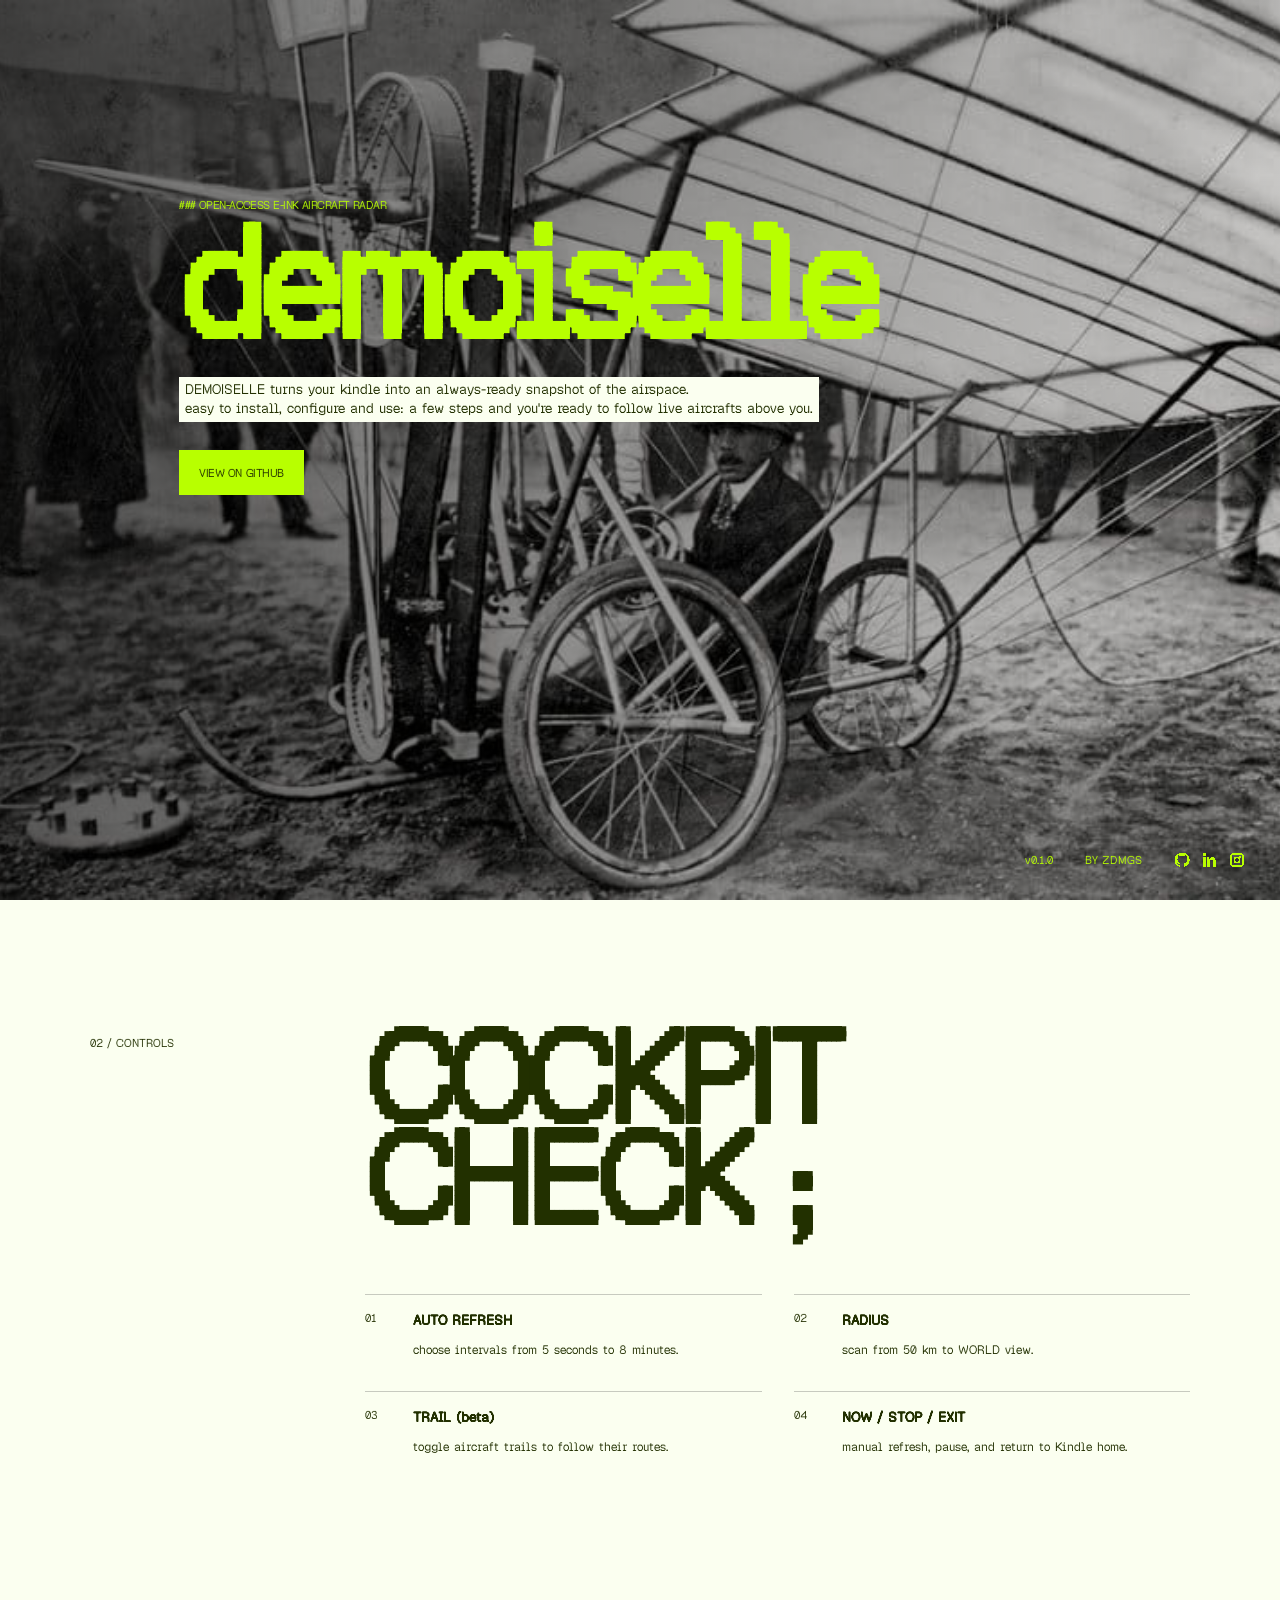
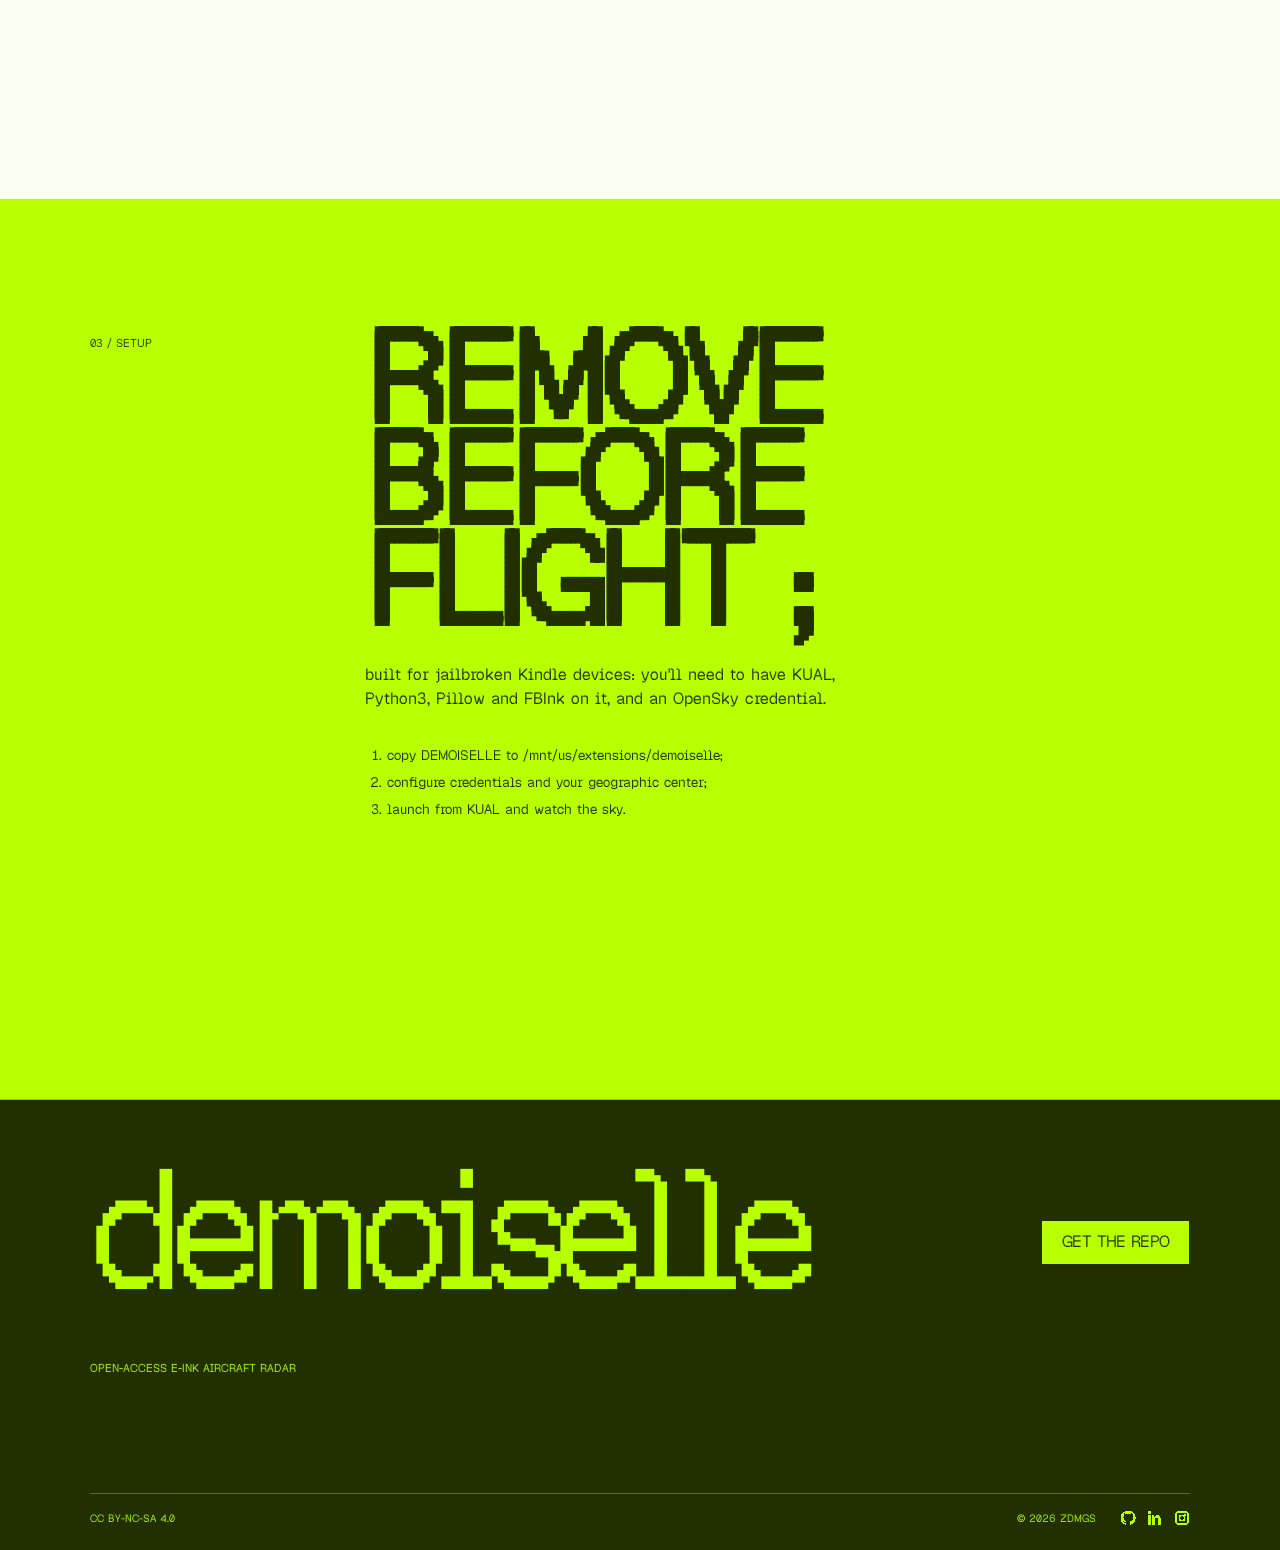
==== demoiselle/index.html @ 84a99165 "add DEMOISELLE subdirectory page Add the DEMOISELLE landing page under the /demoiselle/ subdirectory" ====
<!DOCTYPE html>
<!-- DEMOISELLE landingPage v0.1 -->
<html lang="en">
<head>
  <meta charset="UTF-8">
  <meta name="viewport" content="width=device-width, initial-scale=1.0">
  <meta name="description" content="DEMOISELLE — a monochrome aircraft radar for Kindle.">
  <title>DEMOISELLE – Aircraft Radar for Kindle</title>
  <link rel="stylesheet" href="style.css">
</head>
<body>

  <main id="top">
    <section class="hero panel-image" aria-labelledby="hero-title">
      <div class="hero-content">
        <p class="eyebrow">### OPEN-ACCESS E-INK AIRCRAFT RADAR</p>
        <h1 id="hero-title">demoiselle</h1>
        <p class="hero-note">DEMOISELLE turns your kindle into an always-ready snapshot of the airspace.<br>easy to install, configure and use: a few steps and you're ready to follow live aircrafts above you.</p>
        <a class="button button-primary" href="https://github.com/zdmgs/demoiselle" target="_blank" rel="noopener">VIEW ON GITHUB</a>
      </div>
      <div class="hero-meta" aria-label="Social links and project information">
        <span>v0.1.0</span>
        <span>BY ZDMGS</span>
        <div class="social-links" aria-label="Social links">
          <a href="https://github.com/zdmgs" target="_blank" rel="noopener" aria-label="GitHub">
            <svg viewBox="0 0 24 24" aria-hidden="true">
              <path d="M12 2.5A9.5 9.5 0 0 0 9 21.1c.5.1.7-.2.7-.5v-1.8c-2.8.6-3.4-1.2-3.4-1.2-.5-1.2-1.1-1.5-1.1-1.5-.9-.6.1-.6.1-.6 1 0 1.5 1 1.5 1 .9 1.5 2.4 1.1 3 .8.1-.7.4-1.1.7-1.3-2.2-.3-4.5-1.1-4.5-4.8 0-1.1.4-2 1-2.7-.1-.3-.4-1.3.1-2.7 0 0 .8-.3 2.8 1a9.6 9.6 0 0 1 5.1 0c2-1.3 2.8-1 2.8-1 .5 1.4.2 2.4.1 2.7.6.7 1 1.6 1 2.7 0 3.7-2.3 4.5-4.5 4.8.4.3.7.9.7 1.8v2.6c0 .3.2.6.7.5A9.5 9.5 0 0 0 12 2.5Z"/>
            </svg>
          </a>
          <a href="https://www.linkedin.com/in/luizdominguesn/" target="_blank" rel="noopener" aria-label="LinkedIn">
            <svg viewBox="0 0 24 24" aria-hidden="true">
              <path d="M6.5 8.5H3.2V21h3.3V8.5ZM4.85 3A2 2 0 1 0 4.85 7a2 2 0 0 0 0-4ZM8.5 8.5V21h3.3v-6.2c0-1.64.31-3.23 2.34-3.23 2 0 2.03 1.88 2.03 3.35V21h3.3v-6.8c0-3.34-.72-5.9-4.63-5.9-1.88 0-3.14 1.03-3.66 2h-.05V8.5H8.5Z"/>
            </svg>
          </a>
          <a href="https://www.instagram.com/zdomingues" target="_blank" rel="noopener" aria-label="Instagram">
            <svg viewBox="0 0 24 24" aria-hidden="true">
              <path d="M7.2 3h9.6A4.2 4.2 0 0 1 21 7.2v9.6a4.2 4.2 0 0 1-4.2 4.2H7.2A4.2 4.2 0 0 1 3 16.8V7.2A4.2 4.2 0 0 1 7.2 3Zm0 2A2.2 2.2 0 0 0 5 7.2v9.6A2.2 2.2 0 0 0 7.2 19h9.6a2.2 2.2 0 0 0 2.2-2.2V7.2A2.2 2.2 0 0 0 16.8 5H7.2Zm9.05 1.5a1.25 1.25 0 1 1 0 2.5 1.25 1.25 0 0 1 0-2.5ZM12 7.5A4.5 4.5 0 1 1 12 16.5 4.5 4.5 0 0 1 12 7.5Zm0 2A2.5 2.5 0 1 0 12 14.5 2.5 2.5 0 0 0 12 9.5Z"/>
            </svg>
          </a>
        </div>
      </div>
    </section>

    <section id="controls" class="details section-grid">
      <div class="section-label">02 / CONTROLS</div>
      <div class="details-content">
        <h2>COCKPIT<br>CHECK ;</h2>
        <div class="controls-list">
          <div><span>01</span><strong>AUTO REFRESH</strong><p>choose intervals from 5 seconds to 8 minutes.</p></div>
          <div><span>02</span><strong>RADIUS</strong><p>scan from 50 km to WORLD view.</p></div>
          <div><span>03</span><strong>TRAIL (beta)</strong><p>toggle aircraft trails to follow their routes.</p></div>
          <div><span>04</span><strong>NOW / STOP / EXIT</strong><p>manual refresh, pause, and return to Kindle home.</p></div>
        </div>
      </div>
    </section>

    <section id="setup" class="setup section-grid">
      <div class="section-label">03 / SETUP</div>
      <div class="setup-content">
        <h2>REMOVE<br>BEFORE<br>FLIGHT ;</h2>
        <p>built for jailbroken Kindle devices: you'll need to have KUAL, Python3, Pillow and FBInk on it, and an OpenSky credential.</p>
        <ol class="setup-steps">
          <li>copy DEMOISELLE to /mnt/us/extensions/demoiselle;</li>
          <li>configure credentials and your geographic center;</li>
          <li>launch from KUAL and watch the sky.</li>
        </ol>
      </div>
    </section>
  </main>

  <footer id="github" class="site-footer">
    <div class="footer-brand">
      demoiselle
      <a class="button button-outline" href="https://github.com/zdmgs/demoiselle" target="_blank" rel="noopener">GET THE REPO</a>
    </div>
    <p>OPEN-ACCESS E-INK AIRCRAFT RADAR</p>
    <div class="footer-bottom">
      <span>CC BY-NC-SA 4.0</span>
      <span class="footer-credit">
        © 2026 ZDMGS
        <span class="social-links" aria-label="Social links">
          <a href="https://github.com/zdmgs" target="_blank" rel="noopener" aria-label="GitHub">
            <svg viewBox="0 0 24 24" aria-hidden="true">
              <path d="M12 2.5A9.5 9.5 0 0 0 9 21.1c.5.1.7-.2.7-.5v-1.8c-2.8.6-3.4-1.2-3.4-1.2-.5-1.2-1.1-1.5-1.1-1.5-.9-.6.1-.6.1-.6 1 0 1.5 1 1.5 1 .9 1.5 2.4 1.1 3 .8.1-.7.4-1.1.7-1.3-2.2-.3-4.5-1.1-4.5-4.8 0-1.1.4-2 1-2.7-.1-.3-.4-1.3.1-2.7 0 0 .8-.3 2.8 1a9.6 9.6 0 0 1 5.1 0c2-1.3 2.8-1 2.8-1 .5 1.4.2 2.4.1 2.7.6.7 1 1.6 1 2.7 0 3.7-2.3 4.5-4.5 4.8.4.3.7.9.7 1.8v2.6c0 .3.2.6.7.5A9.5 9.5 0 0 0 12 2.5Z"/>
            </svg>
          </a>
          <a href="https://www.linkedin.com/in/luizdominguesn/" target="_blank" rel="noopener" aria-label="LinkedIn">
            <svg viewBox="0 0 24 24" aria-hidden="true">
              <path d="M6.5 8.5H3.2V21h3.3V8.5ZM4.85 3A2 2 0 1 0 4.85 7a2 2 0 0 0 0-4ZM8.5 8.5V21h3.3v-6.2c0-1.64.31-3.23 2.34-3.23 2 0 2.03 1.88 2.03 3.35V21h3.3v-6.8c0-3.34-.72-5.9-4.63-5.9-1.88 0-3.14 1.03-3.66 2h-.05V8.5H8.5Z"/>
            </svg>
          </a>
          <a href="https://www.instagram.com/zdomingues" target="_blank" rel="noopener" aria-label="Instagram">
            <svg viewBox="0 0 24 24" aria-hidden="true">
              <path d="M7.2 3h9.6A4.2 4.2 0 0 1 21 7.2v9.6a4.2 4.2 0 0 1-4.2 4.2H7.2A4.2 4.2 0 0 1 3 16.8V7.2A4.2 4.2 0 0 1 7.2 3Zm0 2A2.2 2.2 0 0 0 5 7.2v9.6A2.2 2.2 0 0 0 7.2 19h9.6a2.2 2.2 0 0 0 2.2-2.2V7.2A2.2 2.2 0 0 0 16.8 5H7.2Zm9.05 1.5a1.25 1.25 0 1 1 0 2.5 1.25 1.25 0 0 1 0-2.5ZM12 7.5A4.5 4.5 0 1 1 12 16.5 4.5 4.5 0 0 1 12 7.5Zm0 2A2.5 2.5 0 1 0 12 14.5 2.5 2.5 0 0 0 12 9.5Z"/>
            </svg>
          </a>
        </span>
      </span>
    </div>
  </footer>

  <script src="script.js"></script>
</body>
</html>
---- demoiselle/style.css ----
/* DEMOISELLE landingPage v0.1 */
@font-face {
    font-family: 'GeistPixel';
    src: url('assets/GeistPixel.woff2') format('woff2');
    font-weight: 400;
    font-style: normal;
    font-display: swap;
}

:root {
    --acid: #b8ff00;
    --dark: #223000;
    --light: #FBFFF0;
    --line: rgba(16, 16, 16, 0.22);
    --font-display: 'GeistPixel', Impact, Haettenschweiler, "Arial Narrow Bold", sans-serif;
    --font-mono: 'GeistPixel', "Courier New", Courier, monospace;
}

html {
    scroll-behavior: smooth;
    scroll-snap-type: none;
    overscroll-behavior-y: none;
    scrollbar-width: none;
}

html::-webkit-scrollbar,
body::-webkit-scrollbar {
    display: none;
}

* {
    box-sizing: border-box;
}

body {
    min-height: 100vh;
    margin: 0;
    overflow-x: hidden;
    overflow-y: auto;
    color: var(--dark);
    background: var(--light);
    font-family: var(--font-mono);
    overscroll-behavior-y: none;
    -ms-overflow-style: none;
    scrollbar-width: none;
}

a {
    color: inherit;
    text-decoration: none;
}

.panel-image,
.section-grid,
.setup {
    min-height: 100svh;
    height: 100svh;
    max-height: none;
}

.panel-image {
    position: relative;
    overflow: hidden;
    color: var(--acid);
    background-color: var(--dark);
    background-image:
        linear-gradient(90deg, rgba(0, 0, 0, 0.58), rgba(0, 0, 0, 0.1)),
        url("assets/panel.jpg");
    background-position: center;
    background-size: cover;
}

.hero-content {
    position: absolute;
    z-index: 1;
    top: 22%;
    left: 14%;
    max-width: 780px;
}

.eyebrow {
    margin: 0 0 0.75rem;
    font-size: 0.7rem;
    letter-spacing: -0.05em;
}

h1,
h2 {
    margin: 0;
    font-family: var(--font-display);
    font-weight: 900;
    line-height: 0.79;
    letter-spacing: -0.06em;
}

h1 {
    display: inline-block;
    width: auto;
    max-width: none;
    overflow: visible;
    font-size: min(12vw, 14rem);
    white-space: nowrap;
}

h2 {
    font-size: clamp(4rem, 10vw, 9rem);
}

.hero-note {
    max-width: 640px;
    margin: 2rem 0 1.8rem;
    padding: 0.15rem 0.35rem;
    color: var(--dark);
    background: var(--light);
    font-size: 0.85rem;
    line-height: 1.45;
}

.button {
    display: inline-block;
    padding: 0.95rem 1.25rem;
    font-size: 0.7rem;
    letter-spacing: -0.04em;
    transition: 0.2s ease;
}

.button-primary {
    color: var(--dark);
    background: var(--acid);
}

.button-outline {
    border: 1px solid var(--dark);
}

.button:hover {
    transform: translateY(-3px);
    box-shadow: 5px 5px 0 var(--dark);
}

.hero-meta {
    position: absolute;
    right: 2.2rem;
    bottom: 2rem;
    display: flex;
    align-items: center;
    gap: 2rem;
    font-size: 0.7rem;
    white-space: nowrap;
}

.social-links {
    display: inline-flex;
    flex: 0 0 auto;
    align-items: center;
    gap: 0.7rem;
    color: var(--acid);
    white-space: nowrap;
}

.social-links a {
    display: inline-flex;
    flex: 0 0 auto;
    align-items: center;
    justify-content: center;
    width: 1rem;
    height: 1rem;
    color: inherit;
    image-rendering: pixelated;
    transition: 0.2s ease;
}

.social-links svg {
    display: block;
    width: 100%;
    height: 100%;
    fill: currentColor;
    shape-rendering: crispEdges;
    image-rendering: pixelated;
    transform: scale(1.15);
    transform-origin: center;
}

.social-links a:hover {
    transform: translateY(-2px);
    filter: brightness(1.35);
}

.footer-credit {
    display: inline-flex;
    align-items: center;
    gap: 1.5rem;
    white-space: nowrap;
}

.section-grid {
    display: grid;
    grid-template-columns: 25% 75%;
    padding: 8rem 7vw;
    border-bottom: 1px solid var(--line);
}

.section-label {
    padding-top: 0.5rem;
    font-size: 0.7rem;
}

.details-content,
.setup-content {
    max-width: 950px;
}

.controls-list {
    display: grid;
    grid-template-columns: repeat(2, 1fr);
    gap: 2rem;
    margin-top: 4rem;
}

.controls-list div {
    display: grid;
    grid-template-columns: 2rem 1fr;
    column-gap: 1rem;
    padding-top: 1rem;
    border-top: 1px solid var(--line);
}

.controls-list span {
    grid-row: span 2;
    font-size: 0.7rem;
}

.controls-list strong {
    font-size: 0.85rem;
}

.controls-list p {
    margin: 0.8rem 0 0;
    font-size: 0.75rem;
    line-height: 1.4;
}

.setup {
    background: var(--acid);
}

.setup-content > p {
    max-width: 510px;
    margin: 2rem 0 0;
    font-size: 1rem;
    line-height: 1.45;
}

.setup-steps {
    max-width: 580px;
    margin: 2rem 0;
    padding-left: 1.4rem;
    font-size: 0.85rem;
    line-height: 2;
}

.site-footer {
    display: flex;
    flex-direction: column;
    gap: 2rem;
    min-height: 50svh;
    padding: 4rem 7vw 1.5rem;
    color: var(--acid);
    background: var(--dark);
}

.footer-brand {
    display: flex;
    align-items: center;
    justify-content: space-between;
    width: 100%;
    font-family: var(--font-display);
    font-size: clamp(4rem, 13vw, 12rem);
    line-height: 0.8;
    letter-spacing: -0.08em;
}

.footer-brand .button-outline {
    display: inline-block;
    padding: 0.95rem 1.25rem;
    color: var(--dark);
    background: var(--acid);
    border-color: var(--dark);
    font-family: var(--font-mono);
    font-size: 1rem;
    letter-spacing: -0.04em;
}

.site-footer p {
    margin: 2rem 0 5rem;
    font-size: 0.7rem;
}

.footer-bottom {
    display: flex;
    align-items: center;
    justify-content: space-between;
    gap: 1rem;
    width: 100%;
    margin-top: auto;
    padding-top: 1rem;
    border-top: 1px solid rgba(184, 255, 0, 0.35);
    font-size: 0.65rem;
    white-space: nowrap;
}

.footer-bottom > span,
.footer-credit {
    white-space: nowrap;
}

.site-footer .button-outline {
    align-self: flex-end;
    margin: 2rem 0;
}

@supports (height: 100dvh) {
    .panel-image,
    .section-grid,
    .setup {
        min-height: 100dvh;
        height: 100dvh;
    }

    .site-footer {
        min-height: 50dvh;
    }
}

@media (max-width: 720px) {
    body {
        min-width: 0;
    }

    .panel-image {
        background-position: 62% center;
    }

    .hero-content {
        position: relative;
        top: auto;
        left: auto;
        right: auto;
        display: flex;
        flex-direction: column;
        justify-content: center;
        width: 100%;
        max-width: none;
        min-height: 100svh;
        padding: 6rem 8rem 8rem 8%;
    }

    .eyebrow {
        max-width: 18rem;
        margin-bottom: 1rem;
        font-size: 0.65rem;
        line-height: 1.35;
    }

    h1 {
        display: block;
        width: max-content;
        max-width: none;
        overflow: visible;
        font-size: min(14vw, 8rem);
        white-space: nowrap;
    }

    .hero-note {
        max-width: 100%;
        margin: 1.5rem 0;
        font-size: 0.75rem;
        line-height: 1.5;
    }

    .hero-note br {
        display: none;
    }

    .button {
        align-self: flex-start;
        padding: 0.9rem 1rem;
        font-size: 0.65rem;
    }

    .hero-meta {
        right: 8%;
        bottom: 1.5rem;
        left: 8%;
        display: flex;
        align-items: center;
        justify-content: flex-start;
        gap: 0.65rem;
        min-width: 0;
        font-size: 0.58rem;
    }

    .hero-meta > span {
        flex: 0 0 auto;
    }

    .hero-meta > span:first-child {
        display: none;
    }

    .hero-meta .social-links {
        margin-left: auto;
        gap: 0.55rem;
    }

    .social-links a {
        width: 1.1rem;
        height: 1.1rem;
    }

    .section-grid {
        display: block;
        padding: 4.5rem 8% 5rem;
    }

    .section-label {
        margin-bottom: 2.5rem;
        padding-top: 0;
        font-size: 0.65rem;
    }

    h2 {
        font-size: clamp(3.5rem, 18vw, 7rem);
    }

    .controls-list {
        grid-template-columns: 1fr;
        gap: 1.5rem;
        margin-top: 3rem;
    }

    .controls-list div {
        grid-template-columns: 1.8rem 1fr;
        column-gap: 0.8rem;
        padding-top: 0.8rem;
    }

    .controls-list strong {
        font-size: 0.75rem;
    }

    .controls-list p {
        margin-top: 0.55rem;
        font-size: 0.7rem;
    }

    .setup-content > p {
        max-width: 100%;
        margin-top: 1.75rem;
        font-size: 0.85rem;
    }

    .setup-steps {
        max-width: 100%;
        margin: 1.75rem 0 0;
        padding-left: 1.2rem;
        font-size: 0.75rem;
        line-height: 1.8;
    }

    .site-footer {
        min-height: 50svh;
        padding: 3.5rem 8% 1.5rem;
    }

    .footer-brand {
        flex-direction: column;
        align-items: flex-start;
        gap: 2rem;
        font-size: clamp(4rem, 19vw, 7rem);
    }

    .footer-brand .button-outline {
        align-self: flex-start;
        padding: 0.9rem 1rem;
        font-size: 0.75rem;
    }

    .site-footer p {
        margin: 1rem 0 3rem;
        font-size: 0.6rem;
        line-height: 1.4;
    }

    .footer-bottom {
        justify-content: flex-start;
        gap: 0.6rem;
        font-size: 0.55rem;
    }

    .footer-bottom > span,
    .footer-credit {
        white-space: nowrap;
    }

    .footer-credit {
        gap: 0.6rem;
    }

    .footer-credit .social-links {
        gap: 0.45rem;
    }

    .footer-credit .social-links a {
        width: 1rem;
        height: 1rem;
    }
}

@media (max-width: 380px) {
    .hero-content {
        padding-right: 5.5rem;
        padding-left: 7%;
    }

    .hero-meta {
        right: 7%;
        left: 7%;
        gap: 0.4rem;
    }

    .hero-meta .social-links {
        gap: 0.4rem;
    }

    .social-links a {
        width: 1rem;
        height: 1rem;
    }

    .section-grid,
    .site-footer {
        padding-right: 7%;
        padding-left: 7%;
    }

    h1 {
        font-size: min(12vw, 6rem);
    }

    h2 {
        font-size: clamp(3rem, 17vw, 5.5rem);
    }

    .hero-note {
        font-size: 0.7rem;
    }

    .footer-bottom {
        gap: 0.45rem;
        font-size: 0.5rem;
    }

    .footer-credit {
        gap: 0.45rem;
    }
}
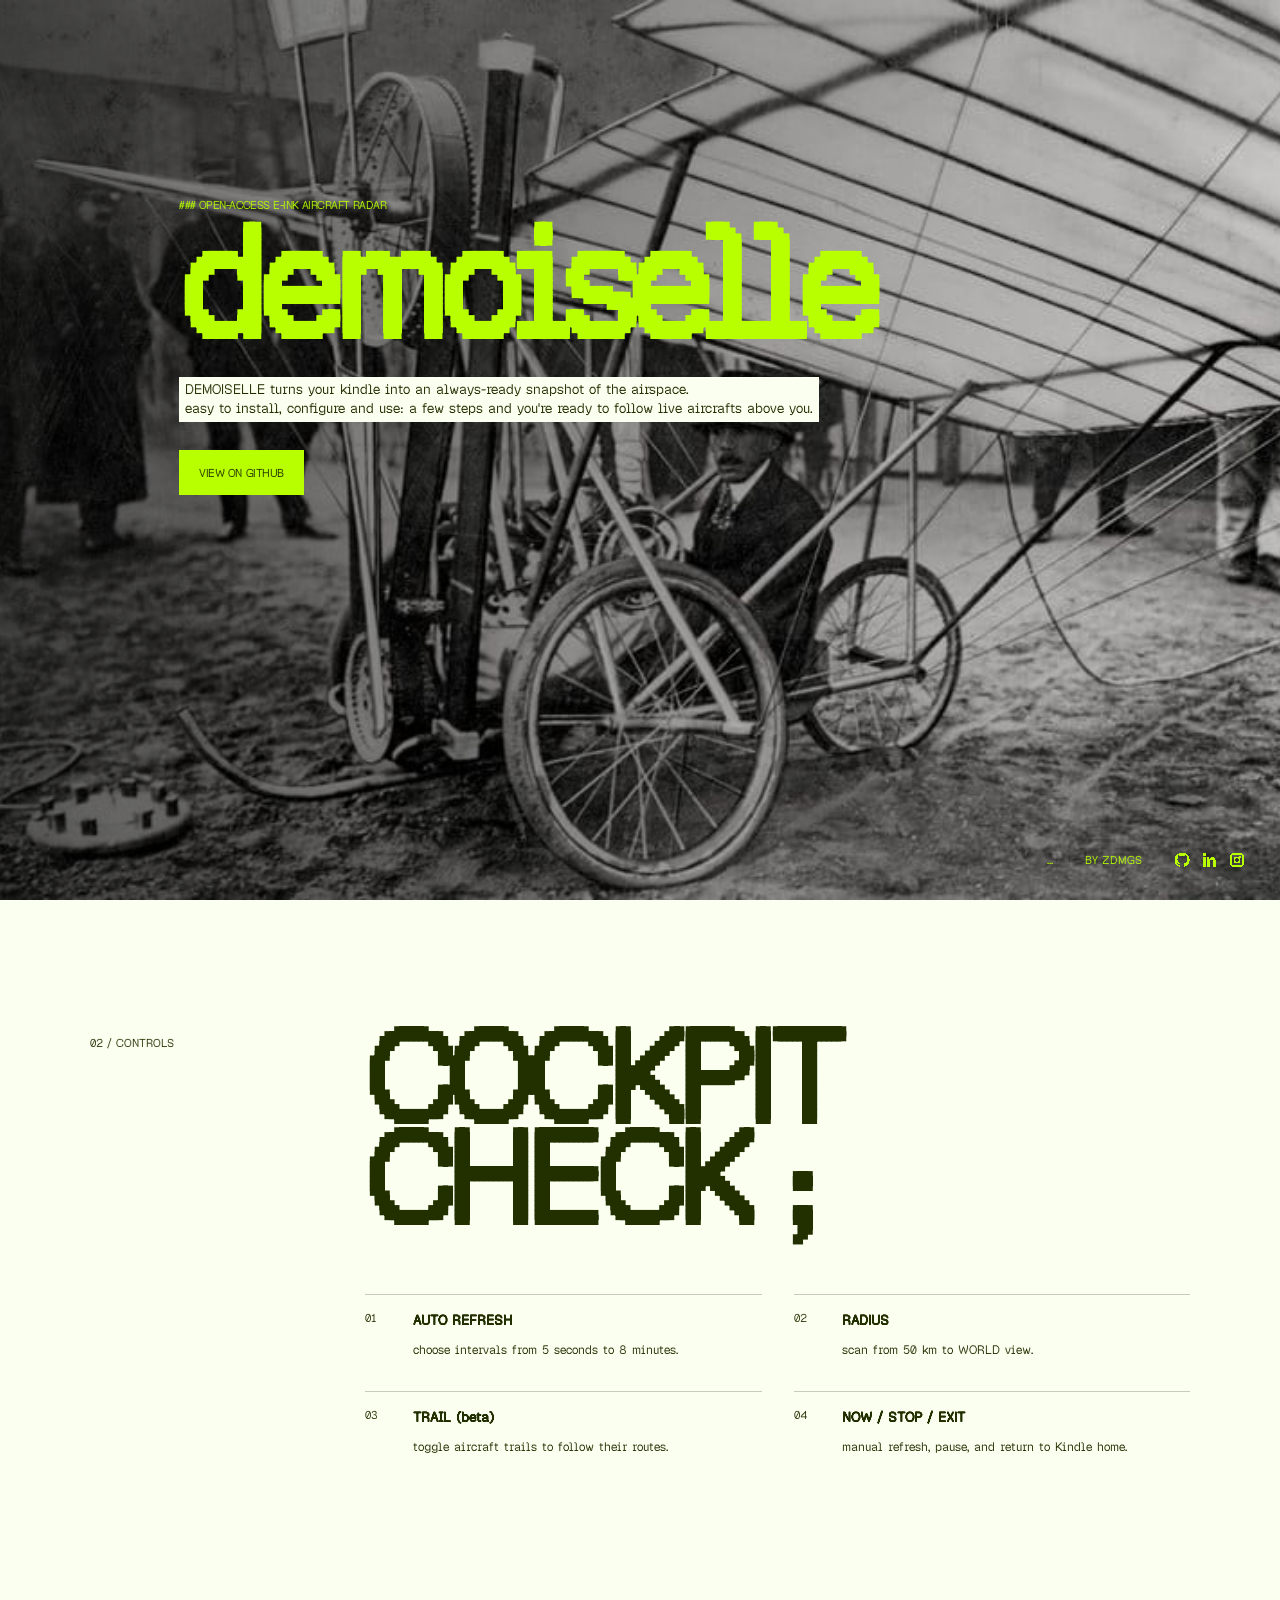
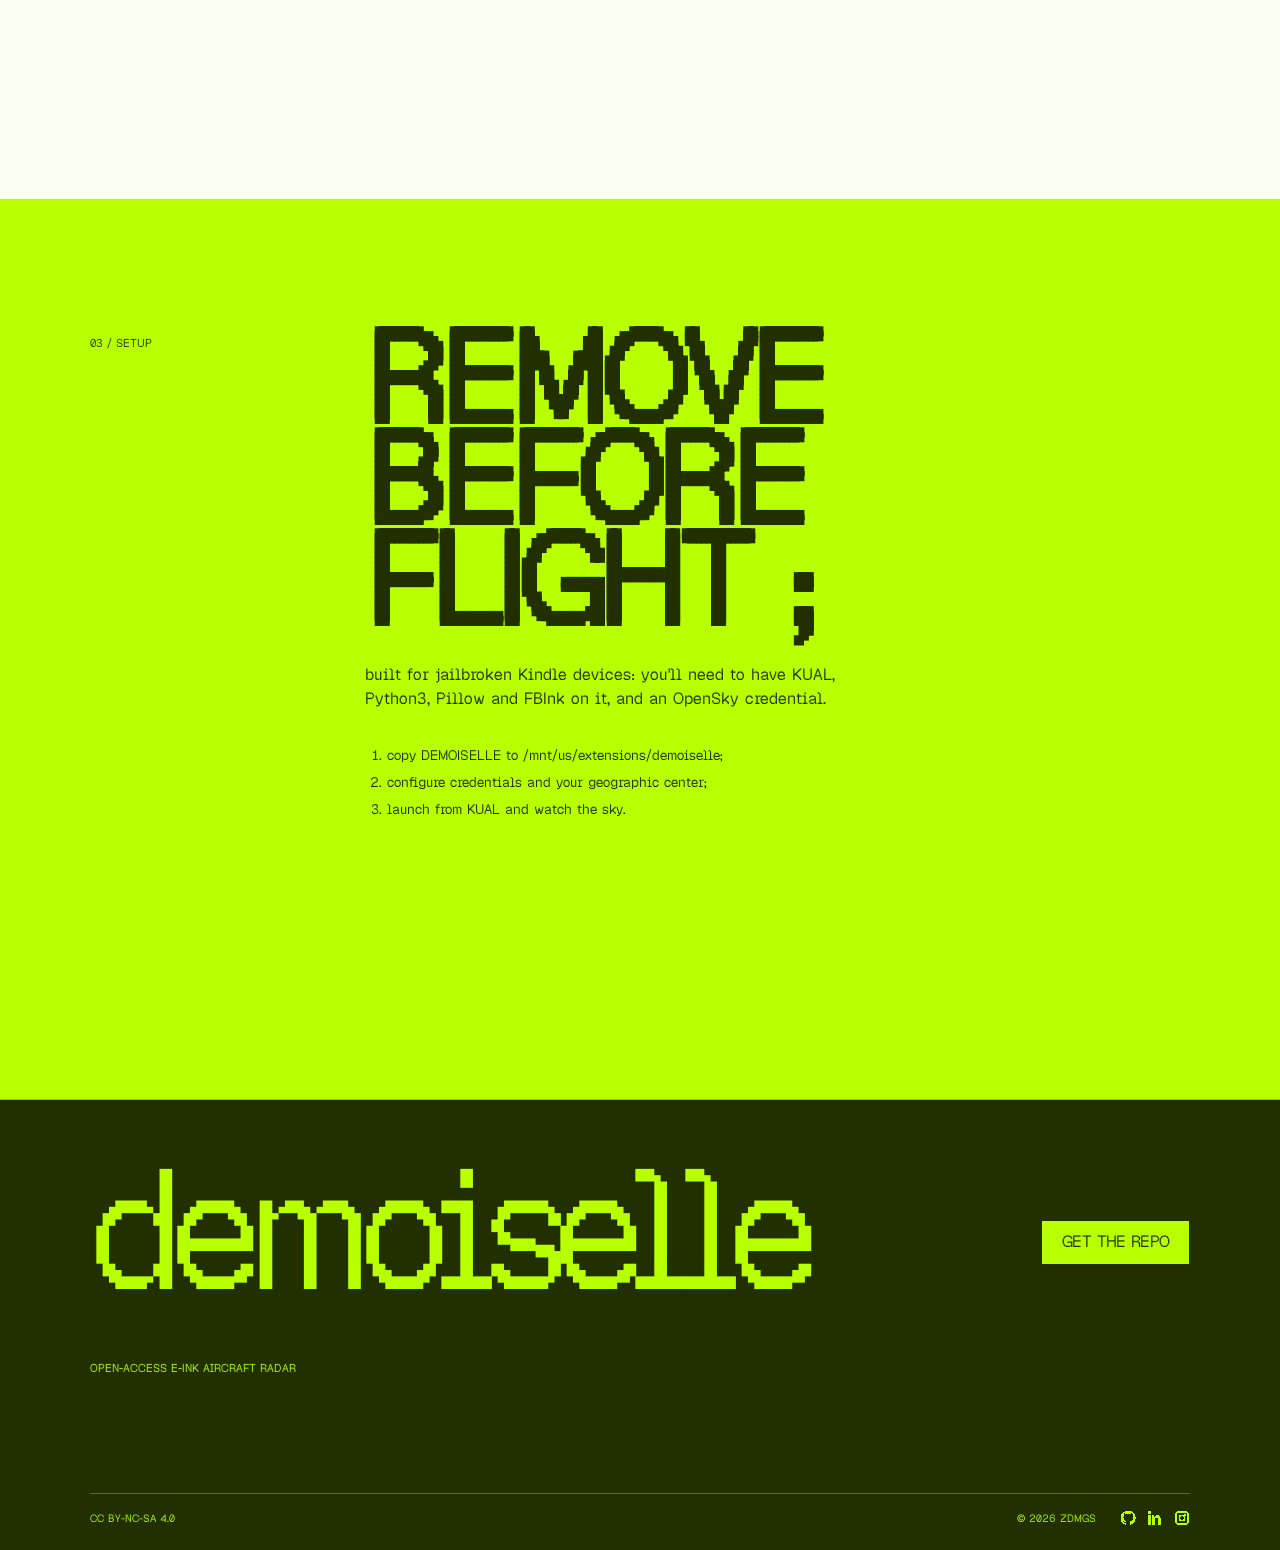
==== commit cae15270: "updated html removed app version" ====
--- a/demoiselle/index.html
+++ b/demoiselle/index.html
@@ -1,5 +1,5 @@
 <!DOCTYPE html>
-<!-- DEMOISELLE landingPage v0.1 -->
+<!-- DEMOISELLE landingPage v0.2 -->
 <html lang="en">
 <head>
   <meta charset="UTF-8">
@@ -7,6 +7,7 @@
   <meta name="description" content="DEMOISELLE — a monochrome aircraft radar for Kindle.">
   <title>DEMOISELLE – Aircraft Radar for Kindle</title>
   <link rel="stylesheet" href="style.css">
+  <link rel="icon" type="image/svg+xml" href="assets/favicon.svg">
 </head>
 <body>
 
@@ -19,7 +20,7 @@
         <a class="button button-primary" href="https://github.com/zdmgs/demoiselle" target="_blank" rel="noopener">VIEW ON GITHUB</a>
       </div>
       <div class="hero-meta" aria-label="Social links and project information">
-        <span>v0.1.0</span>
+        <span>...</span>
         <span>BY ZDMGS</span>
         <div class="social-links" aria-label="Social links">
           <a href="https://github.com/zdmgs" target="_blank" rel="noopener" aria-label="GitHub">
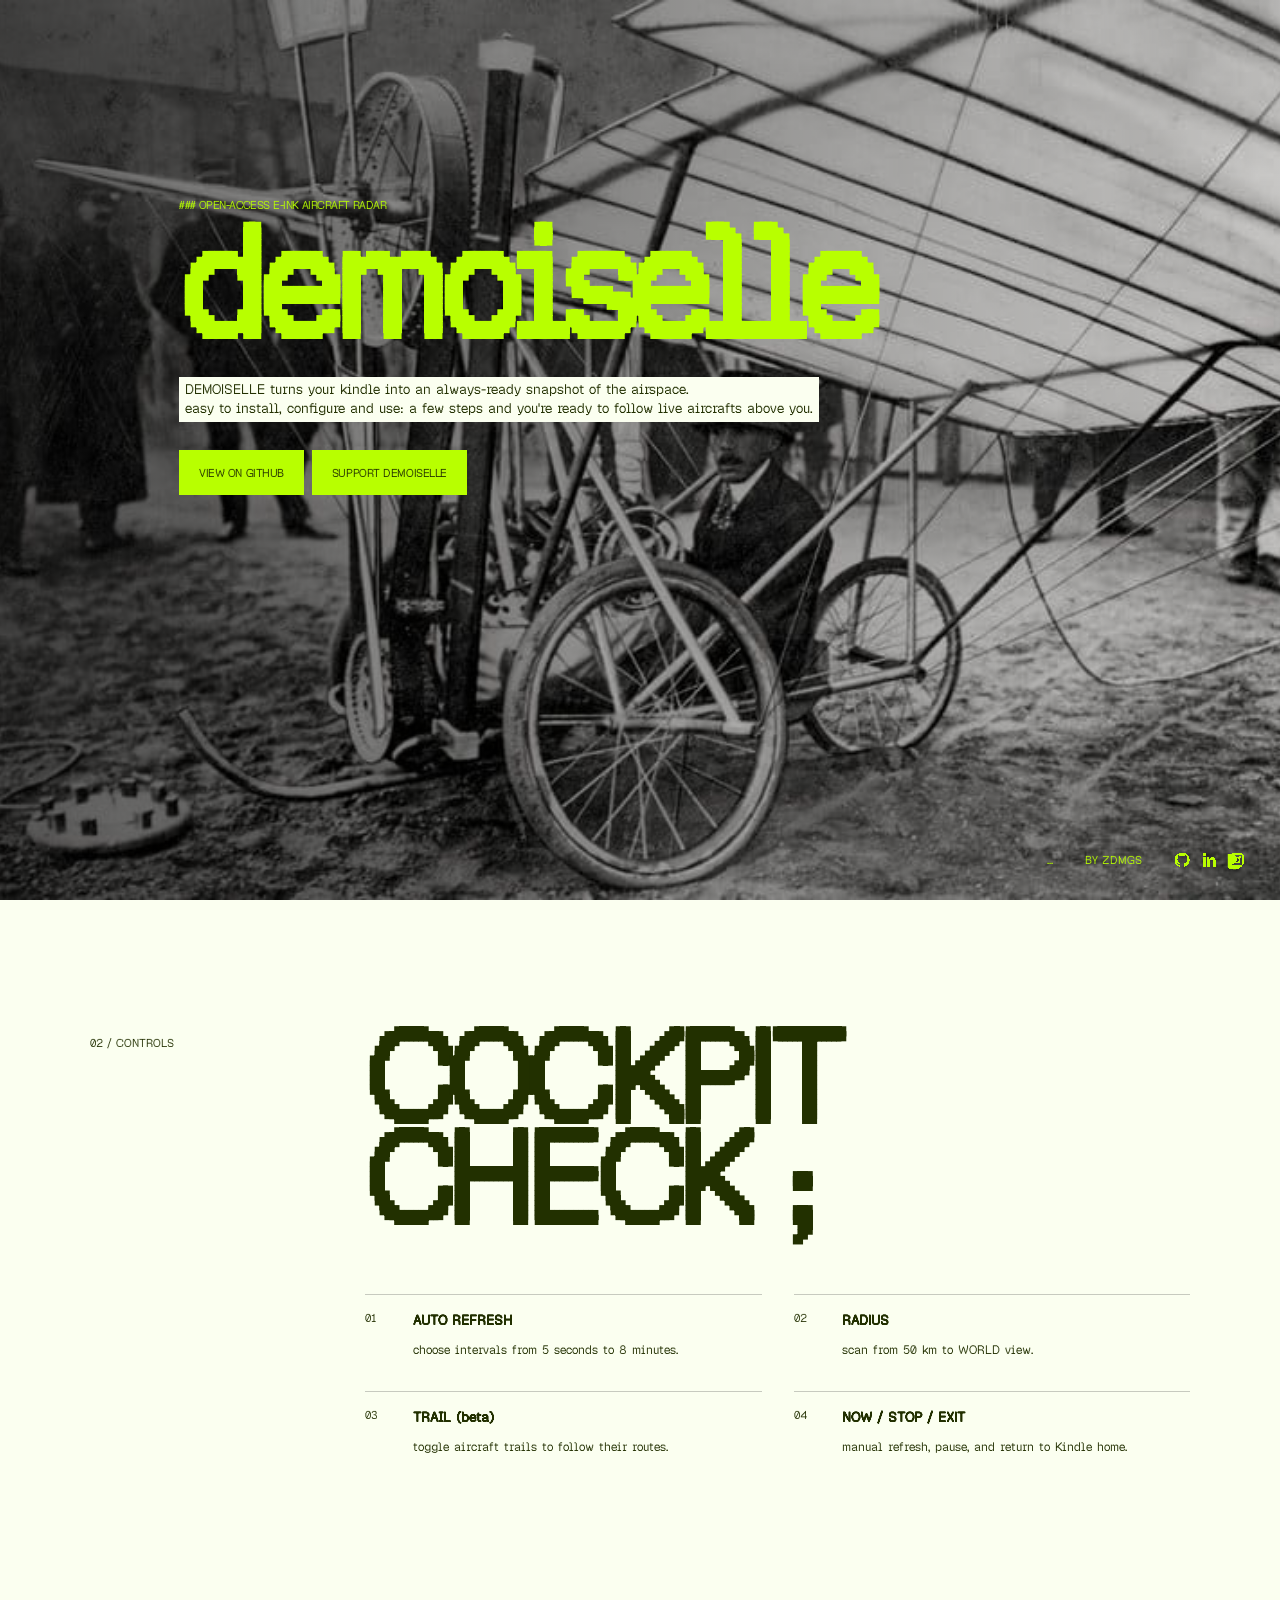
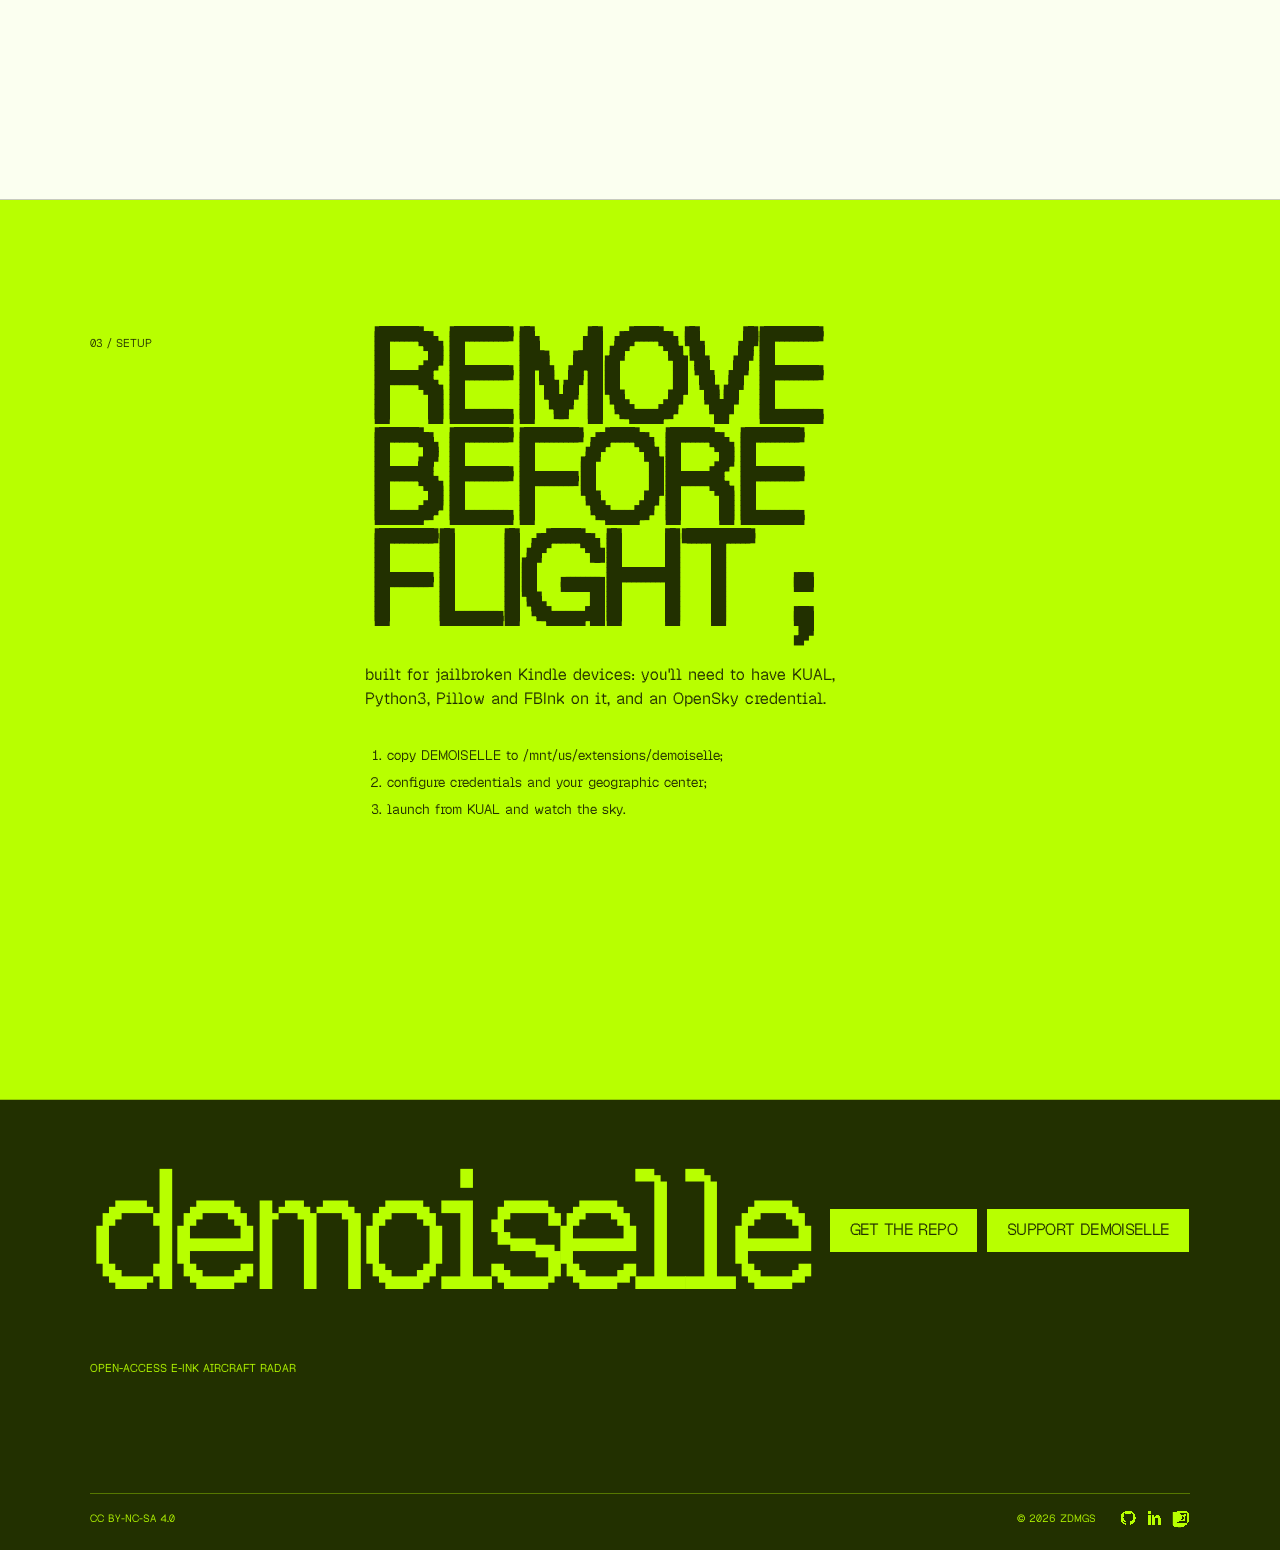
==== commit cdc4e6c6: "added support buttons to hero and footer index.html (v0.3) style.css (v0.2)" ====
--- a/demoiselle/index.html
+++ b/demoiselle/index.html
@@ -1,5 +1,5 @@
 <!DOCTYPE html>
-<!-- DEMOISELLE landingPage v0.2 -->
+<!-- DEMOISELLE landingPage v0.3 -->
 <html lang="en">
 <head>
   <meta charset="UTF-8">
@@ -17,7 +17,10 @@
         <p class="eyebrow">### OPEN-ACCESS E-INK AIRCRAFT RADAR</p>
         <h1 id="hero-title">demoiselle</h1>
         <p class="hero-note">DEMOISELLE turns your kindle into an always-ready snapshot of the airspace.<br>easy to install, configure and use: a few steps and you're ready to follow live aircrafts above you.</p>
-        <a class="button button-primary" href="https://github.com/zdmgs/demoiselle" target="_blank" rel="noopener">VIEW ON GITHUB</a>
+        <div class="hero-buttons">
+          <a class="button button-primary" href="https://github.com/zdmgs/demoiselle" target="_blank" rel="noopener">VIEW ON GITHUB</a>
+          <a class="button button-primary" href="https://donate.stripe.com/bJe14oeWrcH00Zy1B07ok00" target="_blank" rel="noopener">SUPPORT DEMOISELLE</a>
+        </div>
       </div>
       <div class="hero-meta" aria-label="Social links and project information">
         <span>...</span>
@@ -35,7 +38,7 @@
           </a>
           <a href="https://www.instagram.com/zdomingues" target="_blank" rel="noopener" aria-label="Instagram">
             <svg viewBox="0 0 24 24" aria-hidden="true">
-              <path d="M7.2 3h9.6A4.2 4.2 0 0 1 21 7.2v9.6a4.2 4.2 0 0 1-4.2 4.2H7.2A4.2 4.2 0 0 1 3 16.8V7.2A4.2 4.2 0 0 1 7.2 3Zm0 2A2.2 2.2 0 0 0 5 7.2v9.6A2.2 2.2 0 0 0 7.2 19h9.6a2.2 2.2 0 0 0 2.2-2.2V7.2A2.2 2.2 0 0 0 16.8 5H7.2Zm9.05 1.5a1.25 1.25 0 1 1 0 2.5 1.25 1.25 0 0 1 0-2.5ZM12 7.5A4.5 4.5 0 1 1 12 16.5 4.5 4.5 0 0 1 12 7.5Zm0 2A2.5 2.5 0 1 0 12 14.5 2.5 2.5 0 0 0 12 9.5Z"/>
+              <path d="M7.2 3h9.6A4.2 4.2 0 0 1 21 7.2v9.6A4.2 4.2 0 0 1-4.2 4.2H7.2A4.2 4.2 0 0 1 3 16.8V7.2A4.2 4.2 0 0 1 7.2 3Zm0 2A2.2 2.2 0 0 0 5 7.2v9.6A2.2 2.2 0 0 0 7.2 19h9.6a2.2 2.2 0 0 0 2.2-2.2V7.2A2.2 2.2 0 0 0 16.8 5H7.2Zm9.05 1.5a1.25 1.25 0 1 1 0 2.5 1.25 1.25 0 0 1 0-2.5ZM12 7.5A4.5 4.5 0 1 1 12 16.5 4.5 4.5 0 0 1 12 7.5Zm0 2A2.5 2.5 0 1 0 12 14.5 2.5 2.5 0 0 0 12 9.5Z"/>
             </svg>
           </a>
         </div>
@@ -72,7 +75,10 @@
   <footer id="github" class="site-footer">
     <div class="footer-brand">
       demoiselle
-      <a class="button button-outline" href="https://github.com/zdmgs/demoiselle" target="_blank" rel="noopener">GET THE REPO</a>
+      <div class="footer-buttons">
+        <a class="button button-outline" href="https://github.com/zdmgs/demoiselle" target="_blank" rel="noopener">GET THE REPO</a>
+        <a class="button button-outline" href="https://donate.stripe.com/bJe14oeWrcH00Zy1B07ok00" target="_blank" rel="noopener">SUPPORT DEMOISELLE</a>
+      </div>
     </div>
     <p>OPEN-ACCESS E-INK AIRCRAFT RADAR</p>
     <div class="footer-bottom">
@@ -92,7 +98,7 @@
           </a>
           <a href="https://www.instagram.com/zdomingues" target="_blank" rel="noopener" aria-label="Instagram">
             <svg viewBox="0 0 24 24" aria-hidden="true">
-              <path d="M7.2 3h9.6A4.2 4.2 0 0 1 21 7.2v9.6a4.2 4.2 0 0 1-4.2 4.2H7.2A4.2 4.2 0 0 1 3 16.8V7.2A4.2 4.2 0 0 1 7.2 3Zm0 2A2.2 2.2 0 0 0 5 7.2v9.6A2.2 2.2 0 0 0 7.2 19h9.6a2.2 2.2 0 0 0 2.2-2.2V7.2A2.2 2.2 0 0 0 16.8 5H7.2Zm9.05 1.5a1.25 1.25 0 1 1 0 2.5 1.25 1.25 0 0 1 0-2.5ZM12 7.5A4.5 4.5 0 1 1 12 16.5 4.5 4.5 0 0 1 12 7.5Zm0 2A2.5 2.5 0 1 0 12 14.5 2.5 2.5 0 0 0 12 9.5Z"/>
+              <path d="M7.2 3h9.6A4.2 4.2 0 0 1 21 7.2v9.6A4.2 4.2 0 0 1-4.2 4.2H7.2A4.2 4.2 0 0 1 3 16.8V7.2A4.2 4.2 0 0 1 7.2 3Zm0 2A2.2 2.2 0 0 0 5 7.2v9.6A2.2 2.2 0 0 0 7.2 19h9.6a2.2 2.2 0 0 0 2.2-2.2V7.2A2.2 2.2 0 0 0 16.8 5H7.2Zm9.05 1.5a1.25 1.25 0 1 1 0 2.5 1.25 1.25 0 0 1 0-2.5ZM12 7.5A4.5 4.5 0 1 1 12 16.5 4.5 4.5 0 0 1 12 7.5Zm0 2A2.5 2.5 0 1 0 12 14.5 2.5 2.5 0 0 0 12 9.5Z"/>
             </svg>
           </a>
         </span>
--- a/demoiselle/style.css
+++ b/demoiselle/style.css
@@ -1,4 +1,4 @@
-/* DEMOISELLE landingPage v0.1 */
+/* DEMOISELLE landingPage v0.2 */
 @font-face {
     font-family: 'GeistPixel';
     src: url('assets/GeistPixel.woff2') format('woff2');
@@ -136,6 +136,13 @@
 .button:hover {
     transform: translateY(-3px);
     box-shadow: 5px 5px 0 var(--dark);
+}
+
+.hero-buttons,
+.footer-buttons {
+    display: flex;
+    align-items: center;
+    gap: 0.5rem;
 }
 
 .hero-meta {
@@ -382,6 +389,11 @@
         display: none;
     }
 
+    .hero-buttons,
+    .footer-buttons {
+        flex-wrap: wrap;
+    }
+
     .button {
         align-self: flex-start;
         padding: 0.9rem 1rem;
@@ -480,6 +492,10 @@
         font-size: clamp(4rem, 19vw, 7rem);
     }
 
+    .footer-buttons {
+        align-items: flex-start;
+    }
+
     .footer-brand .button-outline {
         align-self: flex-start;
         padding: 0.9rem 1rem;
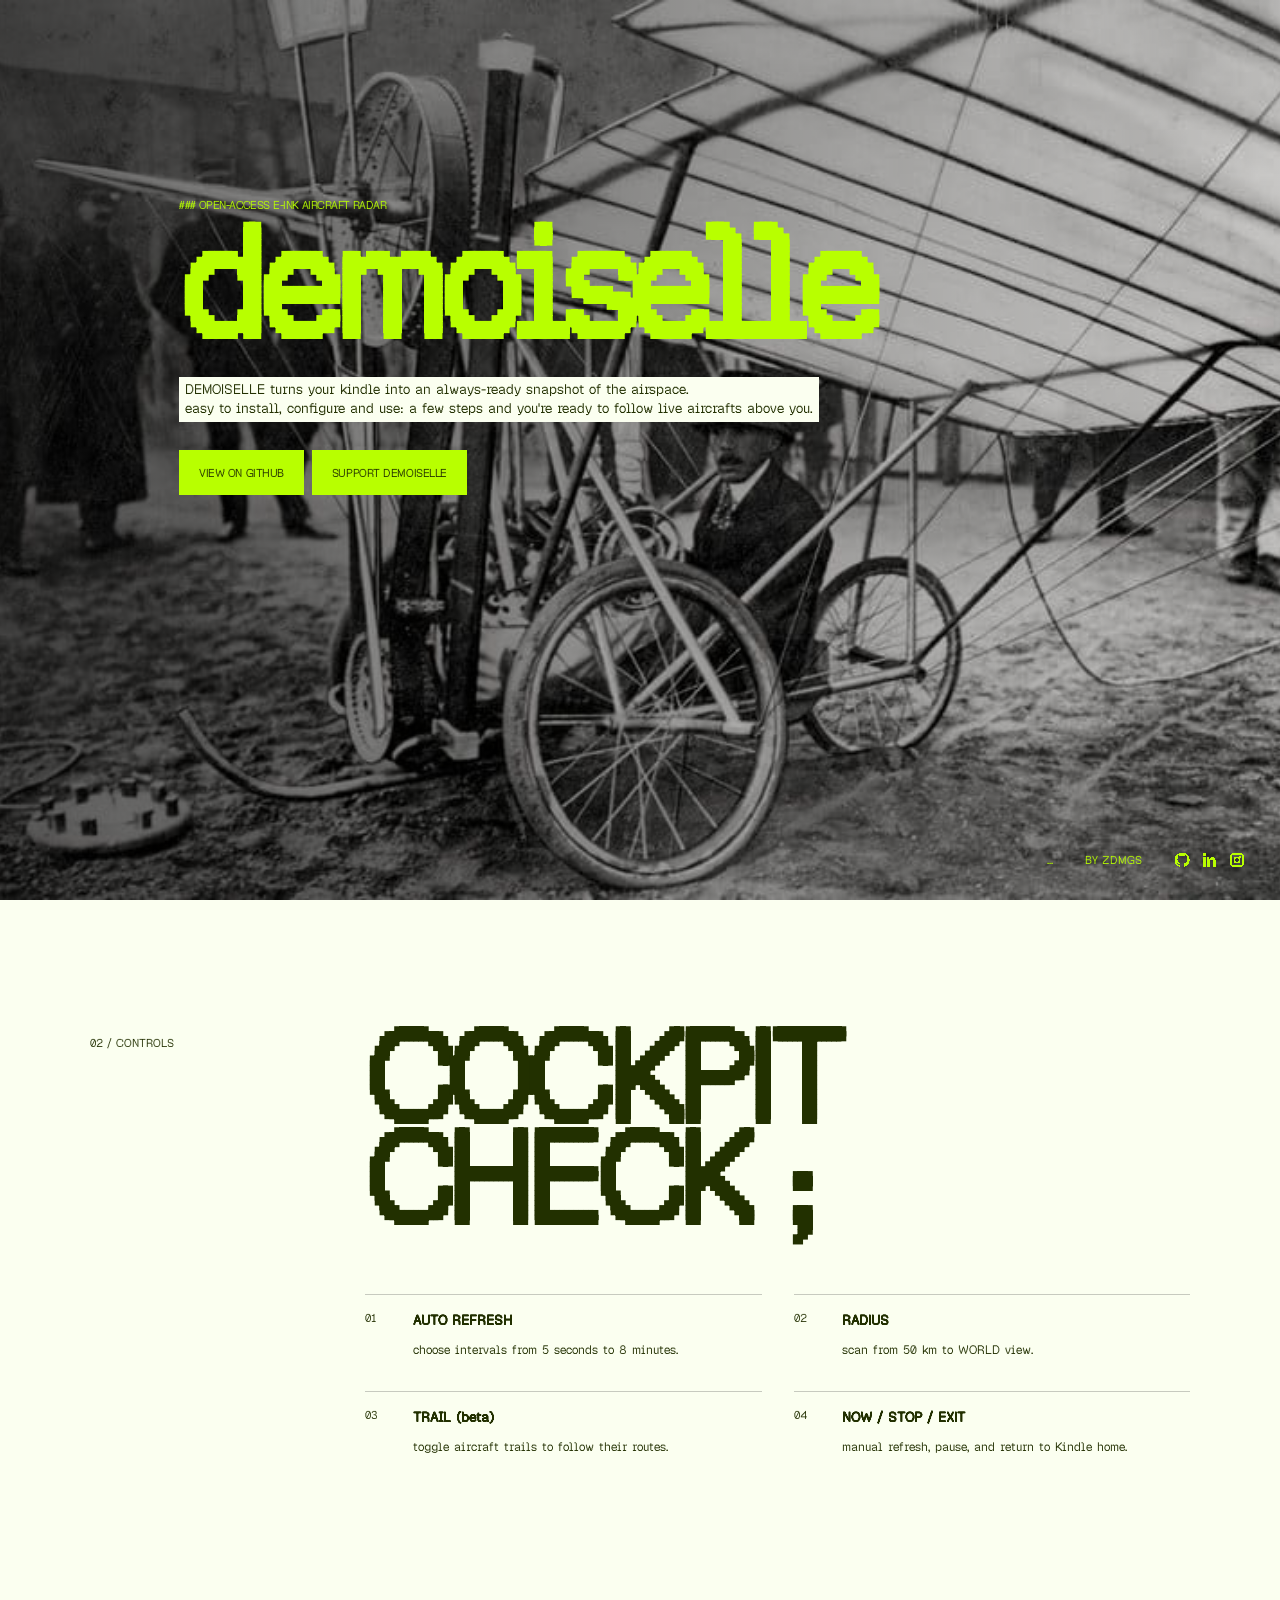
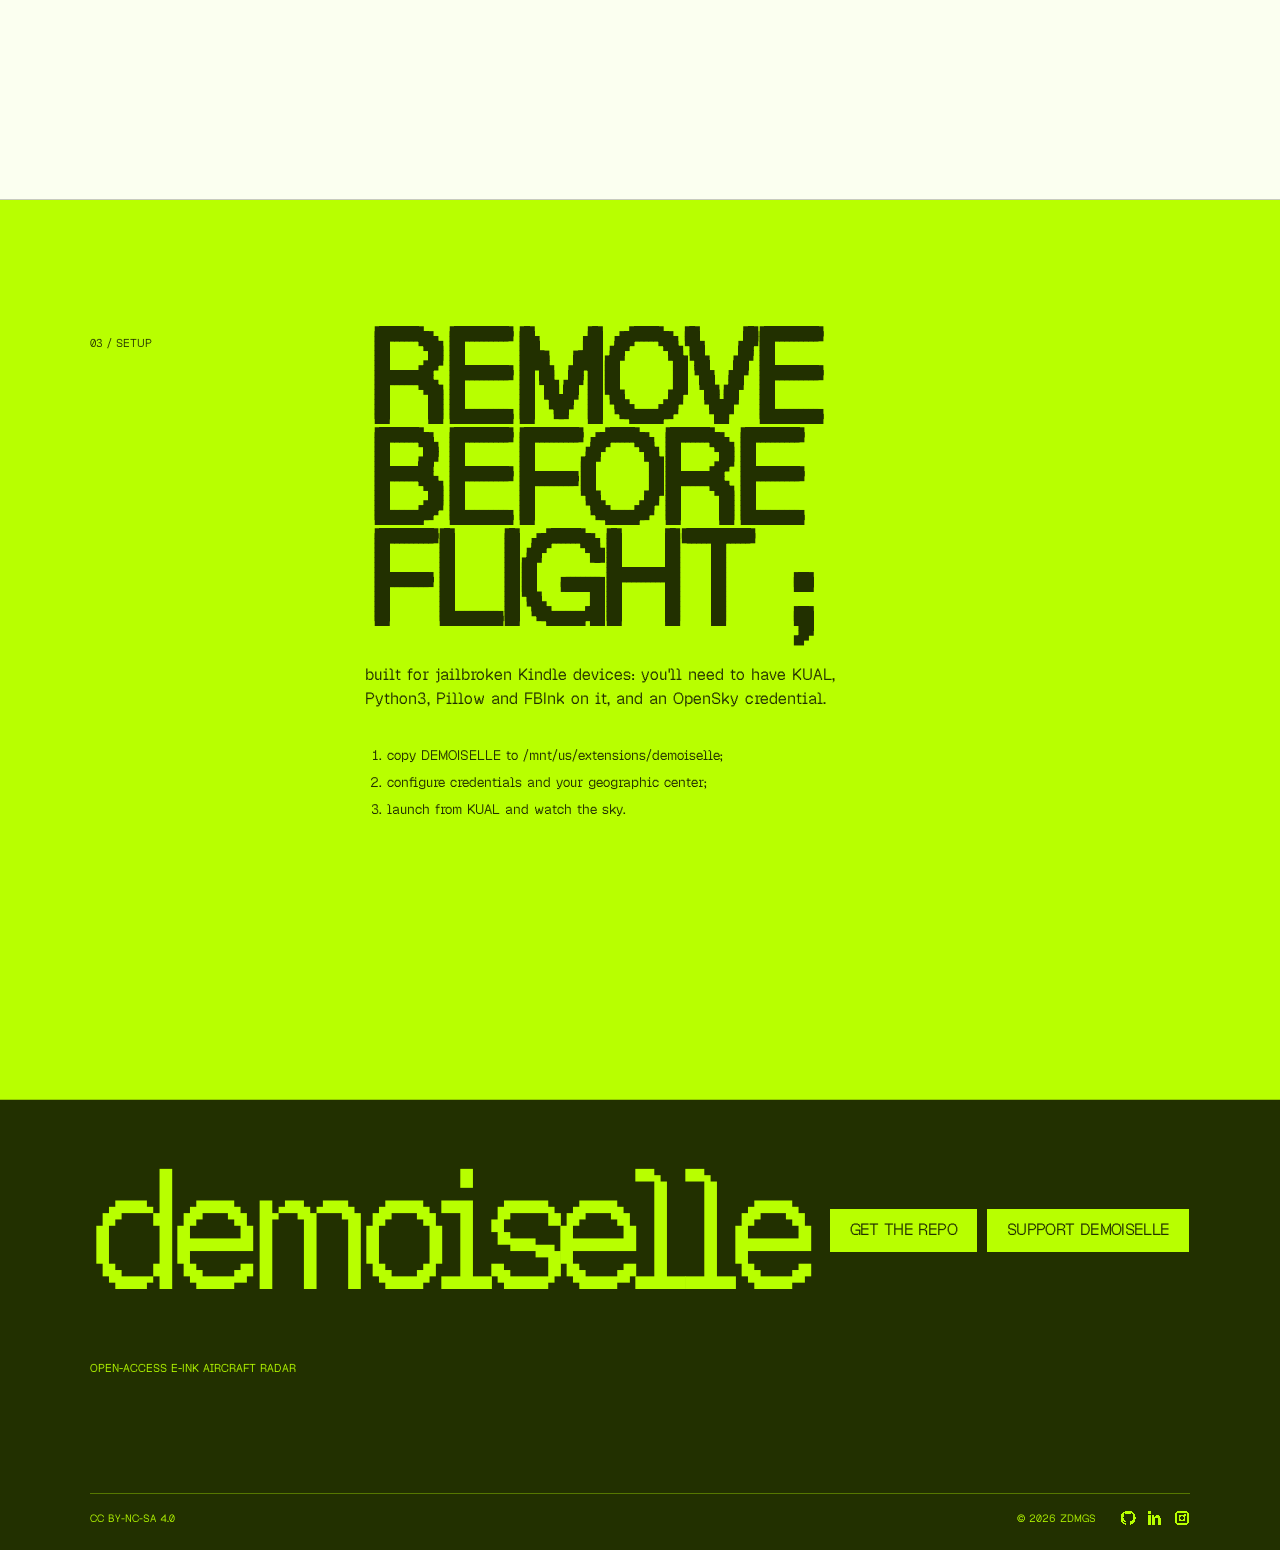
==== commit 08f6012d: "fix: correct Instagram SVG Fix broken Instagram SVG, both in hero and footer" ====
--- a/demoiselle/index.html
+++ b/demoiselle/index.html
@@ -1,5 +1,5 @@
 <!DOCTYPE html>
-<!-- DEMOISELLE landingPage v0.3 -->
+<!-- DEMOISELLE landingPage v0.4 -->
 <html lang="en">
 <head>
   <meta charset="UTF-8">
@@ -38,8 +38,8 @@
           </a>
           <a href="https://www.instagram.com/zdomingues" target="_blank" rel="noopener" aria-label="Instagram">
             <svg viewBox="0 0 24 24" aria-hidden="true">
-              <path d="M7.2 3h9.6A4.2 4.2 0 0 1 21 7.2v9.6A4.2 4.2 0 0 1-4.2 4.2H7.2A4.2 4.2 0 0 1 3 16.8V7.2A4.2 4.2 0 0 1 7.2 3Zm0 2A2.2 2.2 0 0 0 5 7.2v9.6A2.2 2.2 0 0 0 7.2 19h9.6a2.2 2.2 0 0 0 2.2-2.2V7.2A2.2 2.2 0 0 0 16.8 5H7.2Zm9.05 1.5a1.25 1.25 0 1 1 0 2.5 1.25 1.25 0 0 1 0-2.5ZM12 7.5A4.5 4.5 0 1 1 12 16.5 4.5 4.5 0 0 1 12 7.5Zm0 2A2.5 2.5 0 1 0 12 14.5 2.5 2.5 0 0 0 12 9.5Z"/>
-            </svg>
+             <path d="M7.2 3h9.6A4.2 4.2 0 0 1 21 7.2v9.6a4.2 4.2 0 0 1-4.2 4.2H7.2A4.2 4.2 0 0 1 3 16.8V7.2A4.2 4.2 0 0 1 7.2 3Zm0 2A2.2 2.2 0 0 0 5 7.2v9.6A2.2 2.2 0 0 0 7.2 19h9.6a2.2 2.2 0 0 0 2.2-2.2V7.2A2.2 2.2 0 0 0 16.8 5H7.2Zm9.05 1.5a1.25 1.25 0 1 1 0 2.5 1.25 1.25 0 0 1 0-2.5ZM12 7.5A4.5 4.5 0 1 1 12 16.5 4.5 4.5 0 0 1 12 7.5Zm0 2A2.5 2.5 0 1 0 12 14.5 2.5 2.5 0 0 0 12 9.5Z"/>
+</svg>
           </a>
         </div>
       </div>
@@ -98,8 +98,8 @@
           </a>
           <a href="https://www.instagram.com/zdomingues" target="_blank" rel="noopener" aria-label="Instagram">
             <svg viewBox="0 0 24 24" aria-hidden="true">
-              <path d="M7.2 3h9.6A4.2 4.2 0 0 1 21 7.2v9.6A4.2 4.2 0 0 1-4.2 4.2H7.2A4.2 4.2 0 0 1 3 16.8V7.2A4.2 4.2 0 0 1 7.2 3Zm0 2A2.2 2.2 0 0 0 5 7.2v9.6A2.2 2.2 0 0 0 7.2 19h9.6a2.2 2.2 0 0 0 2.2-2.2V7.2A2.2 2.2 0 0 0 16.8 5H7.2Zm9.05 1.5a1.25 1.25 0 1 1 0 2.5 1.25 1.25 0 0 1 0-2.5ZM12 7.5A4.5 4.5 0 1 1 12 16.5 4.5 4.5 0 0 1 12 7.5Zm0 2A2.5 2.5 0 1 0 12 14.5 2.5 2.5 0 0 0 12 9.5Z"/>
-            </svg>
+             <path d="M7.2 3h9.6A4.2 4.2 0 0 1 21 7.2v9.6a4.2 4.2 0 0 1-4.2 4.2H7.2A4.2 4.2 0 0 1 3 16.8V7.2A4.2 4.2 0 0 1 7.2 3Zm0 2A2.2 2.2 0 0 0 5 7.2v9.6A2.2 2.2 0 0 0 7.2 19h9.6a2.2 2.2 0 0 0 2.2-2.2V7.2A2.2 2.2 0 0 0 16.8 5H7.2Zm9.05 1.5a1.25 1.25 0 1 1 0 2.5 1.25 1.25 0 0 1 0-2.5ZM12 7.5A4.5 4.5 0 1 1 12 16.5 4.5 4.5 0 0 1 12 7.5Zm0 2A2.5 2.5 0 1 0 12 14.5 2.5 2.5 0 0 0 12 9.5Z"/>
+</svg>
           </a>
         </span>
       </span>
